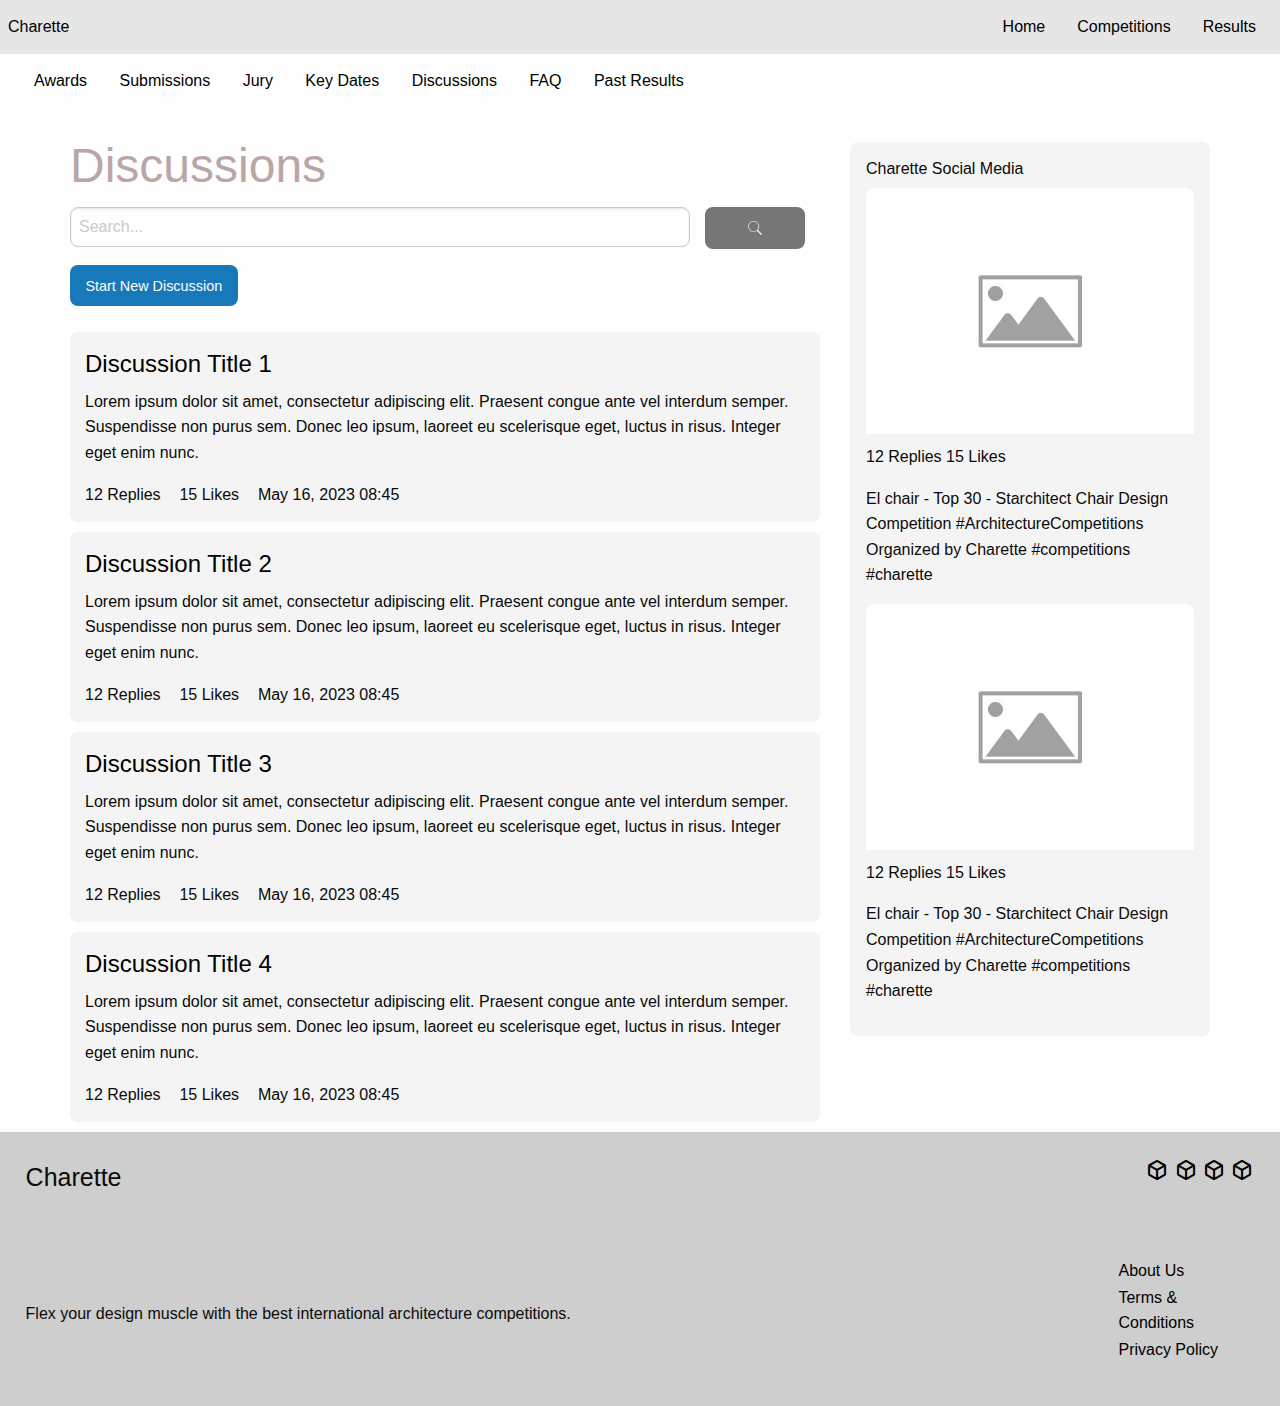
==== discussion-homepage.html @ 3f374b75 "initial commit" ====
<!DOCTYPE html>
<html>

<head>
    <title>15 Minute City Urban Design Competition</title>
    <meta charset="utf-8">
    <meta http-equiv="x-ua-compatible" content="ie=edge">
    <meta name="viewport" content="width=device-width, initial-scale=1.0">
    <link rel="stylesheet" href="css/foundation.css">
    <link rel="stylesheet" href="css/app.css">
    <link rel="stylesheet"
        href="https://fonts.googleapis.com/css2?family=Material+Symbols+Outlined:opsz,wght,FILL,GRAD@20..48,100..700,0..1,-50..200" />
    <title>Discussions Homepage</title>
</head>

<body>
    <header>

        <!--Main website links-->
        <nav>
            <!--Hamburger menu in small screen-->
            <div class="title-bar" data-responsive-toggle="navbar" data-hide-for="medium">
                <div class="title-bar-title">Menu</div>
                <button class="menu-icon" type="button" data-toggle="navbar"></button>
            </div>


            <!--Links need to be added-->
            <div class="top-bar" id="navbar">
                <div class="top-bar-left">
                    <a href="index.html">Charette</a>
                </div>
                <div class="top-bar-right">
                    <ul class="dropdown menu align-right" data-dropdown-menu>
                        <li><a href="#">Home</a></li>
                        <li><a href="#">Competitions</a></li>
                        <li><a href="#">Results</a></li>
                    </ul>
                </div>
            </div>
        </nav>

        <!--Competition Specific Links-->
        <nav class="scrollmenu">
            <ul>
                <li><a href="#">Awards</a></li>
                <li><a href="#">Submissions</a></li>
                <li><a href="#">Jury</a></li>
                <li><a href="#">Key Dates</a></li>
                <li><a href="discussion-homepage.html">Discussions</a></li>
                <li><a href="faqs.html">FAQ</a></li>
                <li><a href="#">Past Results</a></li>
            </ul>
        </nav>

    </header>

    <div class="grid-container grid-x grid-padding-x">
        <main class="cell large-8 medium-12 small-12">
            <h1>Discussions</h1>

            <section class="cell large-8 medium-12 small-12">


                <!--This part contains the search section on discussions page-->
                <!--This part contains the form which will be connected to the database -->
                <form class="grid-x grid-margin-x" action="/search" method="get">
                    <input class="searchbar cell large-10 medium-10 small-10" type="text" name="query"
                        placeholder="Search...">
                    <button class="button secondary large-2 medium-2 small-2">
                        <img src="img/icons8-search.svg" width="16px" height="16px">
                    </button>
                </form>

                <!--This part takes the user to create a new discussion post page-->
                <div class="cell large-8">
                    <a href="create-post.html" class="button">Start New Discussion</a>
                </div>

            </section>


            <!--This part shows a preview of the existing discussions-->
            <section>
                <article class="cell large-8 medium-12 small-12">
                    <h2><a href="thread.html">Discussion Title 1</a></h2>
                    <p>Lorem ipsum dolor sit amet, consectetur adipiscing elit. Praesent congue ante vel interdum
                        semper.
                        Suspendisse non purus sem. Donec leo ipsum, laoreet eu scelerisque eget, luctus in risus.
                        Integer
                        eget enim nunc.
                    </p>
                    <section class="card-info">
                        <p>12 Replies</p>
                        <p>15 Likes</p>
                        <time datetime="2023-05-16 08:45">May 16, 2023 08:45</time>
                    </section>
                </article>

                <article>
                    <h2><a href="thread.html">Discussion Title 2</a></h2>
                    <p>Lorem ipsum dolor sit amet, consectetur adipiscing elit. Praesent congue ante vel interdum
                        semper.
                        Suspendisse non purus sem. Donec leo ipsum, laoreet eu scelerisque eget, luctus in risus.
                        Integer
                        eget enim nunc.
                    </p>
                    <section class="card-info">
                        <p>12 Replies</p>
                        <p>15 Likes</p>
                        <time datetime="2023-05-16 08:45">May 16, 2023 08:45</time>
                    </section>
                </article>

                <article>
                    <h2><a href="thread.html">Discussion Title 3</a></h2>
                    <p>Lorem ipsum dolor sit amet, consectetur adipiscing elit. Praesent congue ante vel interdum
                        semper.
                        Suspendisse non purus sem. Donec leo ipsum, laoreet eu scelerisque eget, luctus in risus.
                        Integer
                        eget enim nunc.
                    </p>
                    <section class="card-info">
                        <p>12 Replies</p>
                        <p>15 Likes</p>
                        <time datetime="2023-05-16 08:45">May 16, 2023 08:45</time>
                    </section>
                </article>

                <article>
                    <h2><a href="thread.html">Discussion Title 4</a></h2>
                    <p>Lorem ipsum dolor sit amet, consectetur adipiscing elit. Praesent congue ante vel interdum
                        semper.
                        Suspendisse non purus sem. Donec leo ipsum, laoreet eu scelerisque eget, luctus in risus.
                        Integer
                        eget enim nunc.
                    </p>
                    <section class="card-info">
                        <p>12 Replies</p>
                        <p>15 Likes</p>
                        <time datetime="2023-05-16 08:45">May 16, 2023 08:45</time>
                    </section>
                </article>

            </section>
        </main>

        <aside class="aside cell large-4">
            <article>
                <h5>Charette Social Media</h5>
                <!-- Social media posts go here -->
                <section class="post">
                    <img src="img/placeholder-image.jpg" alt="Post 1">
                    <p>12 Replies 15 Likes</p>
                    <p>El chair - Top 30 - Starchitect Chair Design Competition
                        #ArchitectureCompetitions Organized by Charette
                        #competitions #charette
                    </p>

                </section>

                <section class="post">
                    <img src="img/placeholder-image.jpg" alt="Post 2">
                    <p>12 Replies 15 Likes</p>
                    <p>El chair - Top 30 - Starchitect Chair Design Competition
                        #ArchitectureCompetitions Organized by Charette
                        #competitions #charette
                    </p>


                </section>

            </article>
        </aside>
    </div>

    <!--Start of Footer-->
    <div class="grid-container grid-x footer grid-margin-x"></div>
    <footer>
        <section class="cell footer1 small-12 medium-12 large-12 ">

            <h4>Charette</h4>

            <ul>
                <li><a href="#"></a><span class="material-symbols-outlined">deployed_code</span></li>
                <li><a href="#"></a><span class="material-symbols-outlined">deployed_code</span></li>
                <li><a href="#"></a><span class="material-symbols-outlined">deployed_code</span></li>
                <li><a href="#"></a><span class="material-symbols-outlined">deployed_code</span></li>
            </ul>
        </section>

        <section class="cell footer2 small-12 medium-12 large-12 ">

            <h5>Flex your design muscle with the best international architecture competitions.</h5>
            <ul>
                <li><a href="#">About Us</a></li>
                <li><a href="#">Terms & Conditions</a> </li>
                <li><a href="#">Privacy Policy</a></li>
            </ul>
        </section>


    </footer>
    </div>
    <!-- End of Footer-->

    <!--Javascript links to zurb foundation files-->
    <script src="js/vendor/jquery.js"></script>
    <script src="js/vendor/what-input.js"></script>
    <script src="js/vendor/foundation.js"></script>
    <script src="js/app.js"></script>

</body>

</html>
---- css/app.css ----
* {
    padding: 0;
    margin: 0;
}

/*Competiton Specific Navbar */

nav.scrollmenu {
    overflow: auto;
    white-space: nowrap;
}

nav.scrollmenu li {
    display: inline;
}

nav.scrollmenu a {
    display: inline-block;
    overflow: auto;
    color: black;
    text-align: center;
    padding: 14px;
    text-decoration: none;
}

nav.scrollmenu::-webkit-scrollbar {
    display: none;
}

nav.scrollmenu {
    -ms-overflow-style: none;
    scrollbar-width: none;
}

/*General tags */

main h1 {
    color: rgb(185, 167, 167);

}

.input-text {
    border-radius: 18px;
}

.butt-main {
    color: white;
    background-color: grey;
}

.butt-second {
    color: black;
    background-color: white;
}

.butt {
    padding: 20px;
    margin: 0% 5% 0% 5%;
    width: 200px;
    height: 60px;
    left: 280px;
    top: 889px;
    border-radius: 30px;
}

input.butt {
    margin: 2% 2%;
    max-height: 60px;
    min-height: 60px;
    padding: 0;
}

/*Login Page AS*/

.float-center {
    text-align: center;
}

section.reg-cta {
    margin: 35px 0px 50px 0;
    padding: 1%;
}

#login-title {
    text-align: center;
}

/*Publish Post Form AS*/

form>textarea {
    border-radius: 18px;
}

div.form-buttons {
    text-align: center;

}

/* Search bar tools */
.search-section {
    margin: 1%;
}

article {
    background-color: #F4F4F4;
    margin: 10px 0;
    padding: 2%;
    border-radius: 8px;
}

.search-bar-tools {
    /* background-color: antiquewhite;
    border: 2px solid red; */
    display: flex;
    justify-content: space-between;
}

.search-icon {
    display: flex;
    align-items: center;
}

/* Preview cards */
.preview-card {
    max-width: 100%;
    white-space: nowrap;
    overflow: hidden;
}

.preview-card p {
    margin-right: 2%;
}

.card-info p {
    display: inline;
    margin: 1% 2% 1% 0%;

}

a {
    text-decoration: none;
    color: black;
}

/* Search-Bar_GC */
.searchbar {
    border-radius: 8px;
    height: 40px;
}

/* Button_GC */
.button {
    border-radius: 8px;
    height: auto;
    width: auto;
}

/* Aside Social_GC */
aside article {
    padding: 16px;
}

/* h3_GC */
h2 {
    font-size: x-large;
    font-weight: 500;
}

/* h3_GC */
h3 {
    font-size: x-large;
    font-weight: 300;
}

/* h5_GC */
h5 {
    font-size: medium;
    font-weight: 200;
}

/* img_GC */
aside img {
    padding-bottom: 10px;
    border-radius: 8px;
}

/* Thread code prasanna */

.btn {
    background-color: DodgerBlue;
    border: none;
    color: white;
    padding: 12px 16px;
    font-size: 16px;
    cursor: pointer;
}

.indent {
    margin-left: 3.5%;
    /* Adjust the value as needed */
    margin-right: 0%;
    min-width: 95%;
}

.reply-card {
    max-width: 100%;
    overflow: hidden;

}


.button-container {
    display: flex;
}

.like-button,
.reply-button {
    display: flex;
    align-items: center;
    padding: 0.5rem;
    background-color: transparent;
    border: none;
    cursor: pointer;
    transition: color 0.3s ease;
}

.like-button:hover .material-symbols-outlined,
.reply-button:hover .material-symbols-outlined {
    color: blue;
}

.like-button span,
.reply-button span {
    color: black;
}

.material-symbols-outlined {
    font-size: 1.5rem;
    color: black;
}

.disclosure-button {
    display: block;
    margin: 1rem auto;
    padding: 0.5rem 1rem;
    border: 1px solid #ccc;
    border-radius: 4px;
    background-color: #f9f9f9;
    color: #333;
    font-size: 14px;
    cursor: pointer;
}

.disclosure-button:hover {
    background-color: #ebebeb;
}

/* Footer styling starts here */
.footer1 {
    background-color: #CECECE;
    display: flex;
    justify-content: space-between;
    flex-wrap: wrap;
    align-items: center;
    padding: 2%;

}

.footer1 li {
    display: inline;
    justify-content: space-between;

}

.footer2 {
    background-color: #CECECE;
    display: flex;
    justify-content: space-between;
    flex-wrap: nowrap;
    align-items: center;
    padding: 2%;
}

.footer2 h3 {
    max-width: 40%;
    font-size: large;
}

.footer2 li {
    display: block;
    margin: 1% 2%;


}

@media (max-width: 600px) {

    #char-home {
        display: none;
    }

    .aside {
        display: none;
    }

    div.form-buttons {
        display: flex;
        flex-direction: column-reverse;
        flex-wrap: wrap;
    }

    div.form-buttons>.butt {
        width: 100%;
        flex-basis: 100%;
    }

    input.butt {
        margin: 1%;
        max-height: 40px;
        min-height: 40px;
        padding: 0;
    }


}

@media (min-width: 600px) and (max-width: 1020px) {

    #char-home-a {
        display: none;
    }

    .aside {
        display: none;
    }

    input.butt {
        margin: 2% 2%;
        max-height: 40px;
        min-height: 40px;
        padding: 0;
    }

}

@media (min-width: 1000px) {

    div.form-buttons {
        text-align: left;
    }


}
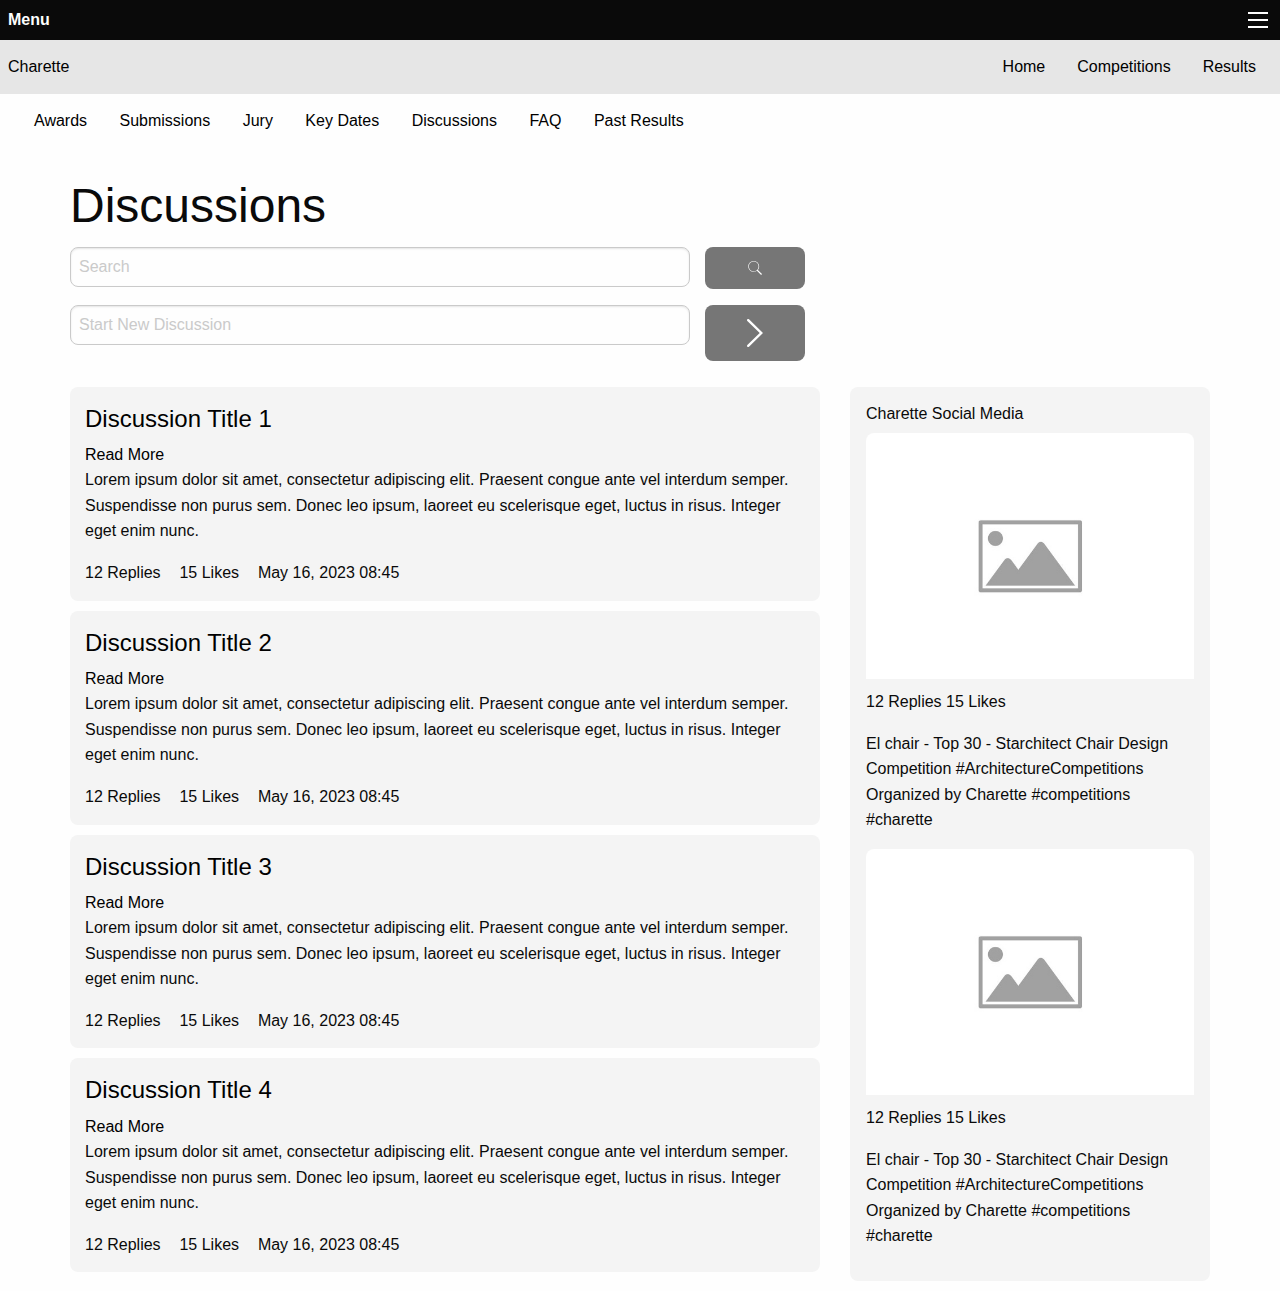
==== commit cd772943: "Initial commit" ====
--- a/discussion-homepage.html
+++ b/discussion-homepage.html
@@ -10,6 +10,7 @@
     <link rel="stylesheet" href="css/app.css">
     <link rel="stylesheet"
         href="https://fonts.googleapis.com/css2?family=Material+Symbols+Outlined:opsz,wght,FILL,GRAD@20..48,100..700,0..1,-50..200" />
+    <link rel="stylesheet" href="discussionHomepage.css" />
     <title>Discussions Homepage</title>
 </head>
 
@@ -47,98 +48,133 @@
                 <li><a href="#">Submissions</a></li>
                 <li><a href="#">Jury</a></li>
                 <li><a href="#">Key Dates</a></li>
-                <li><a href="discussion-homepage.html">Discussions</a></li>
-                <li><a href="faqs.html">FAQ</a></li>
+                <li><a href="discussionHomepage.html">Discussions</a></li>
+                <li><a href="Discussions+FAQ.html">FAQ</a></li>
                 <li><a href="#">Past Results</a></li>
             </ul>
         </nav>
 
-    </header>
-
-    <div class="grid-container grid-x grid-padding-x">
-        <main class="cell large-8 medium-12 small-12">
-            <h1>Discussions</h1>
-
+        <div class="grid-container grid-x grid-padding-x">
             <section class="cell large-8 medium-12 small-12">
-
+                <h1>Discussions</h1>
 
                 <!--This part contains the search section on discussions page-->
                 <!--This part contains the form which will be connected to the database -->
                 <form class="grid-x grid-margin-x" action="/search" method="get">
                     <input class="searchbar cell large-10 medium-10 small-10" type="text" name="query"
-                        placeholder="Search...">
+                        placeholder="Search">
                     <button class="button secondary large-2 medium-2 small-2">
                         <img src="img/icons8-search.svg" width="16px" height="16px">
                     </button>
                 </form>
 
                 <!--This part takes the user to create a new discussion post page-->
-                <div class="cell large-8">
-                    <a href="create-post.html" class="button">Start New Discussion</a>
-                </div>
+                <form class="grid-x grid-margin-x" action="/search" method="get">
+                    <input class="searchbar cell large-10 medium-10 small-10" type="text" name="query"
+                        placeholder="Start New Discussion">
+                    <button class="button secondary large-2 medium-2 small-2">
+                        <a href="StartNewDiscussion.html"><img src="img/horizontal disclosure button-01.svg"
+                                width="16px" height="16px"></a>
+                    </button>
+                </form>
 
             </section>
+        </div>
+
+    </header>
+
+
+    <div class="grid-container grid-x grid-padding-x">
+        <main class="cell large-8 medium-12 small-12">
 
 
             <!--This part shows a preview of the existing discussions-->
             <section>
                 <article class="cell large-8 medium-12 small-12">
-                    <h2><a href="thread.html">Discussion Title 1</a></h2>
-                    <p>Lorem ipsum dolor sit amet, consectetur adipiscing elit. Praesent congue ante vel interdum
-                        semper.
-                        Suspendisse non purus sem. Donec leo ipsum, laoreet eu scelerisque eget, luctus in risus.
-                        Integer
-                        eget enim nunc.
-                    </p>
-                    <section class="card-info">
-                        <p>12 Replies</p>
-                        <p>15 Likes</p>
-                        <time datetime="2023-05-16 08:45">May 16, 2023 08:45</time>
+                    <h3><a href="Thread.html">Discussion Title 1</a></h3>
+                    <button id="btnTopic1" class="toggle" onclick="revealTopic('btnTopic1', 'txtTopic1');">Read
+                        More
+                    </button>
+                    <section id="txtTopic1" class="content">
+                        <p class="readmore">Lorem ipsum dolor sit amet, consectetur adipiscing elit. Praesent congue
+                            ante
+                            vel interdum
+                            semper.
+                            Suspendisse non purus sem. Donec leo ipsum, laoreet eu scelerisque eget, luctus in risus.
+                            Integer
+                            eget enim nunc.
+                        </p>
+                        <section class="card-info">
+                            <p>12 Replies</p>
+                            <p>15 Likes</p>
+                            <time datetime="2023-05-16 08:45">May 16, 2023 08:45</time>
+                        </section>
                     </section>
                 </article>
 
                 <article>
-                    <h2><a href="thread.html">Discussion Title 2</a></h2>
-                    <p>Lorem ipsum dolor sit amet, consectetur adipiscing elit. Praesent congue ante vel interdum
-                        semper.
-                        Suspendisse non purus sem. Donec leo ipsum, laoreet eu scelerisque eget, luctus in risus.
-                        Integer
-                        eget enim nunc.
-                    </p>
-                    <section class="card-info">
-                        <p>12 Replies</p>
-                        <p>15 Likes</p>
-                        <time datetime="2023-05-16 08:45">May 16, 2023 08:45</time>
+                    <h3><a href="Thread.html">Discussion Title 2</a></h3>
+                    <button id="btnTopic2" class="toggle" onclick="revealTopic('btnTopic2', 'txtTopic2');">Read
+                        More
+                    </button>
+                    <section id="txtTopic2" class="content">
+                        <p class="readmore">Lorem ipsum dolor sit amet, consectetur adipiscing elit. Praesent congue
+                            ante
+                            vel interdum
+                            semper.
+                            Suspendisse non purus sem. Donec leo ipsum, laoreet eu scelerisque eget, luctus in risus.
+                            Integer
+                            eget enim nunc.
+                        </p>
+                        <section class="card-info">
+                            <p>12 Replies</p>
+                            <p>15 Likes</p>
+                            <time datetime="2023-05-16 08:45">May 16, 2023 08:45</time>
+                        </section>
                     </section>
                 </article>
 
                 <article>
-                    <h2><a href="thread.html">Discussion Title 3</a></h2>
-                    <p>Lorem ipsum dolor sit amet, consectetur adipiscing elit. Praesent congue ante vel interdum
-                        semper.
-                        Suspendisse non purus sem. Donec leo ipsum, laoreet eu scelerisque eget, luctus in risus.
-                        Integer
-                        eget enim nunc.
-                    </p>
-                    <section class="card-info">
-                        <p>12 Replies</p>
-                        <p>15 Likes</p>
-                        <time datetime="2023-05-16 08:45">May 16, 2023 08:45</time>
+                    <h3><a href="Thread.html">Discussion Title 3</a></h3>
+                    <button id="btnTopic3" class="toggle" onclick="revealTopic('btnTopic3', 'txtTopic3');">Read
+                        More
+                    </button>
+                    <section id="txtTopic3" class="content">
+                        <p class="readmore">Lorem ipsum dolor sit amet, consectetur adipiscing elit. Praesent congue
+                            ante
+                            vel interdum
+                            semper.
+                            Suspendisse non purus sem. Donec leo ipsum, laoreet eu scelerisque eget, luctus in risus.
+                            Integer
+                            eget enim nunc.
+                        </p>
+                        <section class="card-info">
+                            <p>12 Replies</p>
+                            <p>15 Likes</p>
+                            <time datetime="2023-05-16 08:45">May 16, 2023 08:45</time>
+                        </section>
                     </section>
                 </article>
 
                 <article>
-                    <h2><a href="thread.html">Discussion Title 4</a></h2>
-                    <p>Lorem ipsum dolor sit amet, consectetur adipiscing elit. Praesent congue ante vel interdum
-                        semper.
-                        Suspendisse non purus sem. Donec leo ipsum, laoreet eu scelerisque eget, luctus in risus.
-                        Integer
-                        eget enim nunc.
-                    </p>
-                    <section class="card-info">
-                        <p>12 Replies</p>
-                        <p>15 Likes</p>
-                        <time datetime="2023-05-16 08:45">May 16, 2023 08:45</time>
+                    <h3><a href="Thread.html">Discussion Title 4</a></h3>
+                    <button id="btnTopic4" class="toggle" onclick="revealTopic('btnTopic4', 'txtTopic4');">Read
+                        More
+                    </button>
+                    <section id="txtTopic4" class="content">
+                        <p class="readmore">Lorem ipsum dolor sit amet, consectetur adipiscing elit. Praesent congue
+                            ante
+                            vel interdum
+                            semper.
+                            Suspendisse non purus sem. Donec leo ipsum, laoreet eu scelerisque eget, luctus in risus.
+                            Integer
+                            eget enim nunc.
+                        </p>
+                        <section class="card-info">
+                            <p>12 Replies</p>
+                            <p>15 Likes</p>
+                            <time datetime="2023-05-16 08:45">May 16, 2023 08:45</time>
+                        </section>
                     </section>
                 </article>
 
@@ -174,36 +210,6 @@
         </aside>
     </div>
 
-    <!--Start of Footer-->
-    <div class="grid-container grid-x footer grid-margin-x"></div>
-    <footer>
-        <section class="cell footer1 small-12 medium-12 large-12 ">
-
-            <h4>Charette</h4>
-
-            <ul>
-                <li><a href="#"></a><span class="material-symbols-outlined">deployed_code</span></li>
-                <li><a href="#"></a><span class="material-symbols-outlined">deployed_code</span></li>
-                <li><a href="#"></a><span class="material-symbols-outlined">deployed_code</span></li>
-                <li><a href="#"></a><span class="material-symbols-outlined">deployed_code</span></li>
-            </ul>
-        </section>
-
-        <section class="cell footer2 small-12 medium-12 large-12 ">
-
-            <h5>Flex your design muscle with the best international architecture competitions.</h5>
-            <ul>
-                <li><a href="#">About Us</a></li>
-                <li><a href="#">Terms & Conditions</a> </li>
-                <li><a href="#">Privacy Policy</a></li>
-            </ul>
-        </section>
-
-
-    </footer>
-    </div>
-    <!-- End of Footer-->
-
     <!--Javascript links to zurb foundation files-->
     <script src="js/vendor/jquery.js"></script>
     <script src="js/vendor/what-input.js"></script>
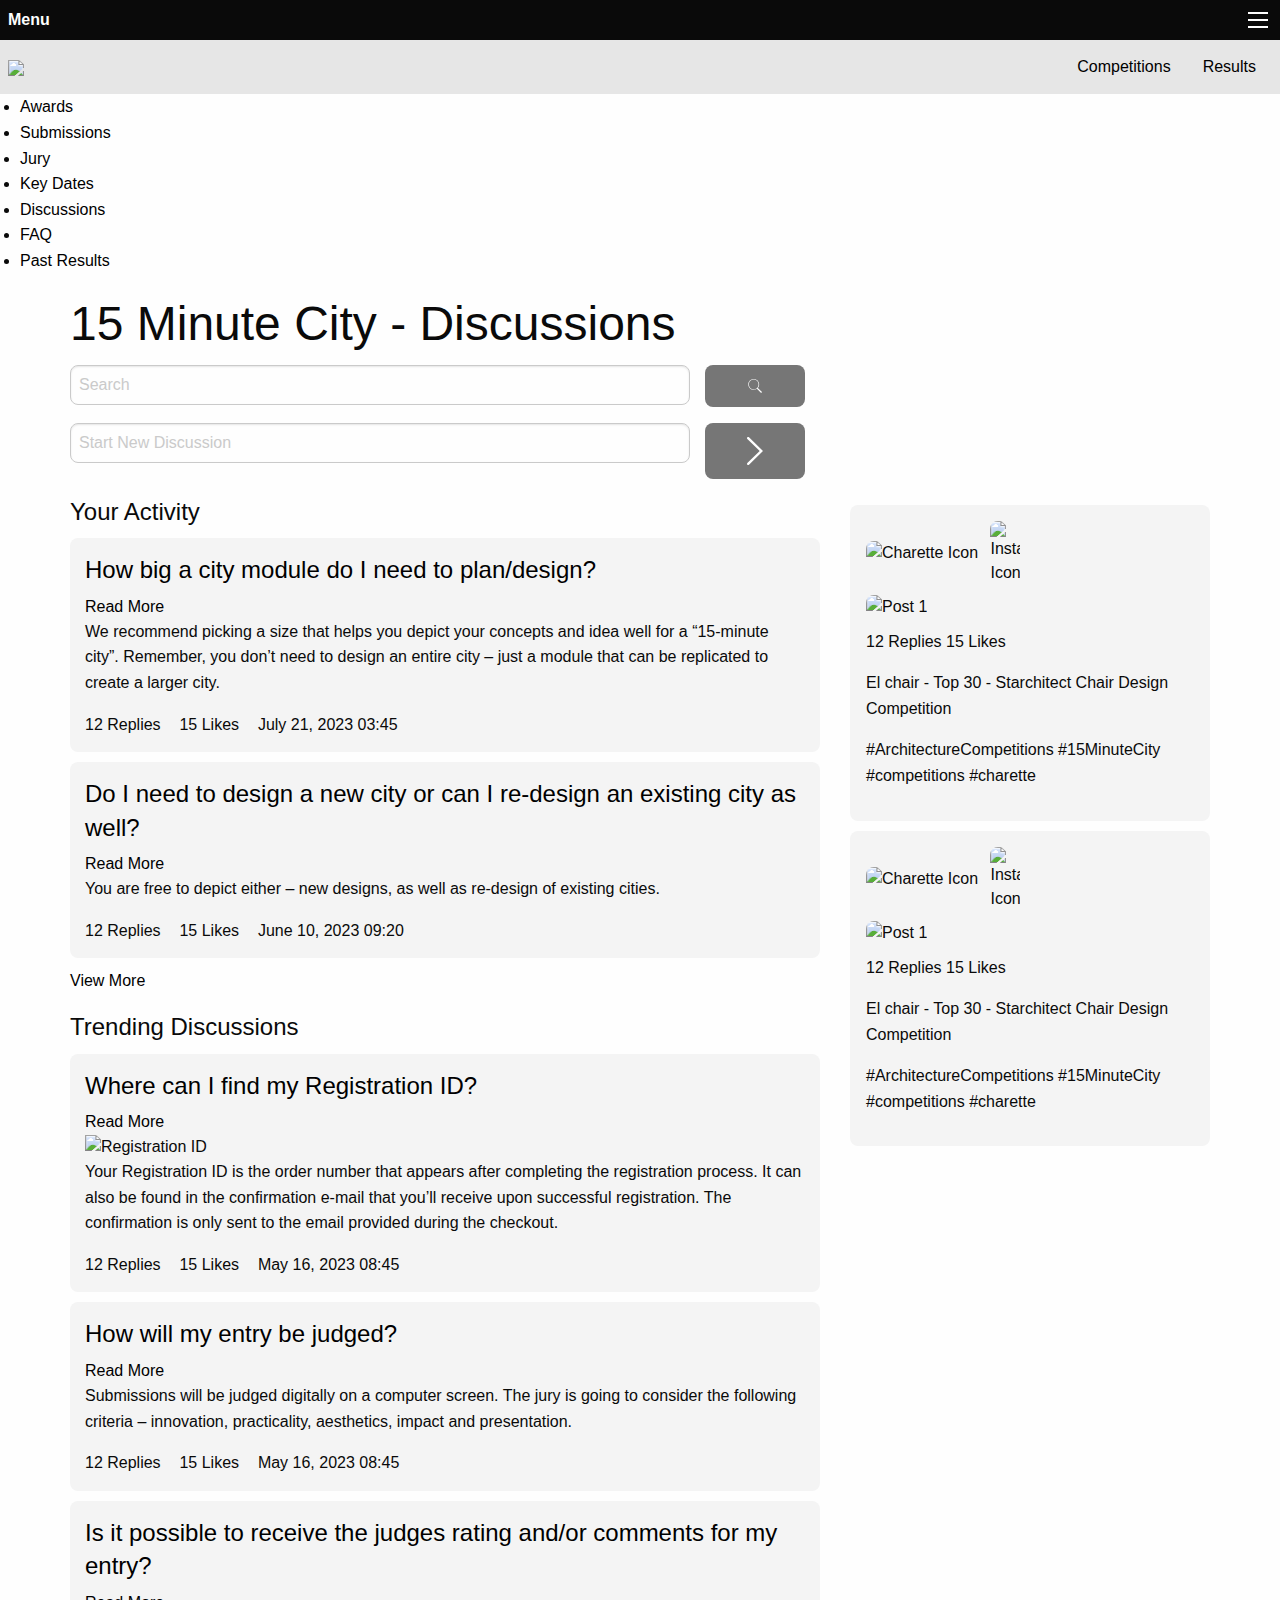
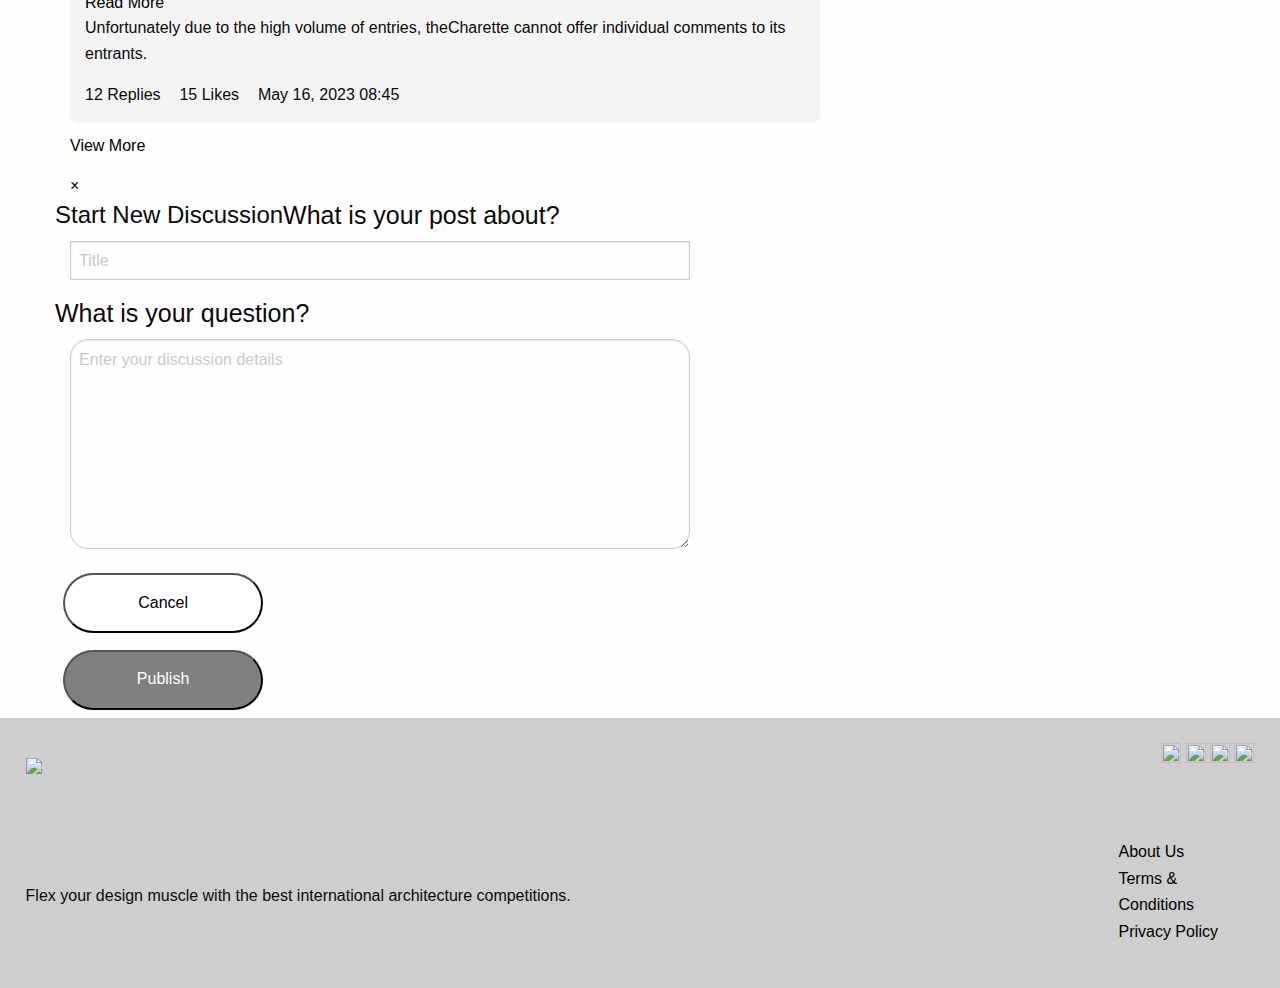
==== commit a689b8d8: "Add files via upload" ====
--- a/discussion-homepage.html
+++ b/discussion-homepage.html
@@ -1,221 +1,286 @@
-<!DOCTYPE html>
-<html>
-
-<head>
-    <title>15 Minute City Urban Design Competition</title>
-    <meta charset="utf-8">
-    <meta http-equiv="x-ua-compatible" content="ie=edge">
-    <meta name="viewport" content="width=device-width, initial-scale=1.0">
-    <link rel="stylesheet" href="css/foundation.css">
-    <link rel="stylesheet" href="css/app.css">
-    <link rel="stylesheet"
-        href="https://fonts.googleapis.com/css2?family=Material+Symbols+Outlined:opsz,wght,FILL,GRAD@20..48,100..700,0..1,-50..200" />
-    <link rel="stylesheet" href="discussionHomepage.css" />
-    <title>Discussions Homepage</title>
-</head>
-
-<body>
-    <header>
-
-        <!--Main website links-->
-        <nav>
-            <!--Hamburger menu in small screen-->
-            <div class="title-bar" data-responsive-toggle="navbar" data-hide-for="medium">
-                <div class="title-bar-title">Menu</div>
-                <button class="menu-icon" type="button" data-toggle="navbar"></button>
-            </div>
-
-
-            <!--Links need to be added-->
-            <div class="top-bar" id="navbar">
-                <div class="top-bar-left">
-                    <a href="index.html">Charette</a>
-                </div>
-                <div class="top-bar-right">
-                    <ul class="dropdown menu align-right" data-dropdown-menu>
-                        <li><a href="#">Home</a></li>
-                        <li><a href="#">Competitions</a></li>
-                        <li><a href="#">Results</a></li>
-                    </ul>
-                </div>
-            </div>
-        </nav>
-
-        <!--Competition Specific Links-->
-        <nav class="scrollmenu">
-            <ul>
-                <li><a href="#">Awards</a></li>
-                <li><a href="#">Submissions</a></li>
-                <li><a href="#">Jury</a></li>
-                <li><a href="#">Key Dates</a></li>
-                <li><a href="discussionHomepage.html">Discussions</a></li>
-                <li><a href="Discussions+FAQ.html">FAQ</a></li>
-                <li><a href="#">Past Results</a></li>
-            </ul>
-        </nav>
-
-        <div class="grid-container grid-x grid-padding-x">
-            <section class="cell large-8 medium-12 small-12">
-                <h1>Discussions</h1>
-
-                <!--This part contains the search section on discussions page-->
-                <!--This part contains the form which will be connected to the database -->
-                <form class="grid-x grid-margin-x" action="/search" method="get">
-                    <input class="searchbar cell large-10 medium-10 small-10" type="text" name="query"
-                        placeholder="Search">
-                    <button class="button secondary large-2 medium-2 small-2">
-                        <img src="img/icons8-search.svg" width="16px" height="16px">
-                    </button>
-                </form>
-
-                <!--This part takes the user to create a new discussion post page-->
-                <form class="grid-x grid-margin-x" action="/search" method="get">
-                    <input class="searchbar cell large-10 medium-10 small-10" type="text" name="query"
-                        placeholder="Start New Discussion">
-                    <button class="button secondary large-2 medium-2 small-2">
-                        <a href="StartNewDiscussion.html"><img src="img/horizontal disclosure button-01.svg"
-                                width="16px" height="16px"></a>
-                    </button>
-                </form>
-
-            </section>
-        </div>
-
-    </header>
-
-
-    <div class="grid-container grid-x grid-padding-x">
-        <main class="cell large-8 medium-12 small-12">
-
-
-            <!--This part shows a preview of the existing discussions-->
-            <section>
-                <article class="cell large-8 medium-12 small-12">
-                    <h3><a href="Thread.html">Discussion Title 1</a></h3>
-                    <button id="btnTopic1" class="toggle" onclick="revealTopic('btnTopic1', 'txtTopic1');">Read
-                        More
-                    </button>
-                    <section id="txtTopic1" class="content">
-                        <p class="readmore">Lorem ipsum dolor sit amet, consectetur adipiscing elit. Praesent congue
-                            ante
-                            vel interdum
-                            semper.
-                            Suspendisse non purus sem. Donec leo ipsum, laoreet eu scelerisque eget, luctus in risus.
-                            Integer
-                            eget enim nunc.
-                        </p>
-                        <section class="card-info">
-                            <p>12 Replies</p>
-                            <p>15 Likes</p>
-                            <time datetime="2023-05-16 08:45">May 16, 2023 08:45</time>
-                        </section>
-                    </section>
-                </article>
-
-                <article>
-                    <h3><a href="Thread.html">Discussion Title 2</a></h3>
-                    <button id="btnTopic2" class="toggle" onclick="revealTopic('btnTopic2', 'txtTopic2');">Read
-                        More
-                    </button>
-                    <section id="txtTopic2" class="content">
-                        <p class="readmore">Lorem ipsum dolor sit amet, consectetur adipiscing elit. Praesent congue
-                            ante
-                            vel interdum
-                            semper.
-                            Suspendisse non purus sem. Donec leo ipsum, laoreet eu scelerisque eget, luctus in risus.
-                            Integer
-                            eget enim nunc.
-                        </p>
-                        <section class="card-info">
-                            <p>12 Replies</p>
-                            <p>15 Likes</p>
-                            <time datetime="2023-05-16 08:45">May 16, 2023 08:45</time>
-                        </section>
-                    </section>
-                </article>
-
-                <article>
-                    <h3><a href="Thread.html">Discussion Title 3</a></h3>
-                    <button id="btnTopic3" class="toggle" onclick="revealTopic('btnTopic3', 'txtTopic3');">Read
-                        More
-                    </button>
-                    <section id="txtTopic3" class="content">
-                        <p class="readmore">Lorem ipsum dolor sit amet, consectetur adipiscing elit. Praesent congue
-                            ante
-                            vel interdum
-                            semper.
-                            Suspendisse non purus sem. Donec leo ipsum, laoreet eu scelerisque eget, luctus in risus.
-                            Integer
-                            eget enim nunc.
-                        </p>
-                        <section class="card-info">
-                            <p>12 Replies</p>
-                            <p>15 Likes</p>
-                            <time datetime="2023-05-16 08:45">May 16, 2023 08:45</time>
-                        </section>
-                    </section>
-                </article>
-
-                <article>
-                    <h3><a href="Thread.html">Discussion Title 4</a></h3>
-                    <button id="btnTopic4" class="toggle" onclick="revealTopic('btnTopic4', 'txtTopic4');">Read
-                        More
-                    </button>
-                    <section id="txtTopic4" class="content">
-                        <p class="readmore">Lorem ipsum dolor sit amet, consectetur adipiscing elit. Praesent congue
-                            ante
-                            vel interdum
-                            semper.
-                            Suspendisse non purus sem. Donec leo ipsum, laoreet eu scelerisque eget, luctus in risus.
-                            Integer
-                            eget enim nunc.
-                        </p>
-                        <section class="card-info">
-                            <p>12 Replies</p>
-                            <p>15 Likes</p>
-                            <time datetime="2023-05-16 08:45">May 16, 2023 08:45</time>
-                        </section>
-                    </section>
-                </article>
-
-            </section>
-        </main>
-
-        <aside class="aside cell large-4">
-            <article>
-                <h5>Charette Social Media</h5>
-                <!-- Social media posts go here -->
-                <section class="post">
-                    <img src="img/placeholder-image.jpg" alt="Post 1">
-                    <p>12 Replies 15 Likes</p>
-                    <p>El chair - Top 30 - Starchitect Chair Design Competition
-                        #ArchitectureCompetitions Organized by Charette
-                        #competitions #charette
-                    </p>
-
-                </section>
-
-                <section class="post">
-                    <img src="img/placeholder-image.jpg" alt="Post 2">
-                    <p>12 Replies 15 Likes</p>
-                    <p>El chair - Top 30 - Starchitect Chair Design Competition
-                        #ArchitectureCompetitions Organized by Charette
-                        #competitions #charette
-                    </p>
-
-
-                </section>
-
-            </article>
-        </aside>
-    </div>
-
-    <!--Javascript links to zurb foundation files-->
-    <script src="js/vendor/jquery.js"></script>
-    <script src="js/vendor/what-input.js"></script>
-    <script src="js/vendor/foundation.js"></script>
-    <script src="js/app.js"></script>
-
-</body>
-
+<!DOCTYPE html>
+<html>
+
+<head>
+    <title>15 Minute City Urban Design Competition</title>
+    <meta charset="utf-8">
+    <meta http-equiv="x-ua-compatible" content="ie=edge">
+    <meta name="viewport" content="width=device-width, initial-scale=1.0">
+    <link rel="stylesheet" href="css/foundation.css">
+    <link rel="stylesheet" href="css/app.css">
+    <link rel="stylesheet"
+        href="https://fonts.googleapis.com/css2?family=Material+Symbols+Outlined:opsz,wght,FILL,GRAD@20..48,100..700,0..1,-50..200" />
+    <link rel="stylesheet" href="discussionHomepage.css" />
+    <link rel="preconnect" href="https://fonts.googleapis.com">
+    <link rel="preconnect" href="https://fonts.gstatic.com" crossorigin>
+    <link href="https://fonts.googleapis.com/css2?family=Poppins:wght@400;500;600;700&display=swap" rel="stylesheet">
+    <title>Discussions Homepage</title>
+</head>
+
+<body>
+    <header>
+
+        <!--Main website links-->
+        <nav>
+            <!--Hamburger menu in small screen-->
+            <div class="title-bar" data-responsive-toggle="navbar" data-hide-for="medium">
+                <div class="title-bar-title">Menu</div>
+                <button class="menu-icon" type="button" data-toggle="navbar"></button>
+            </div>
+
+
+            <!--Links need to be added-->
+            <div class="top-bar" id="navbar">
+                <div class="top-bar-left">
+                    <a href="index.html"><img src="img/Charette Logo.svg" width="120px"></a>
+                </div>
+                <div class="top-bar-right">
+                    <ul class="dropdown menu align-right" data-dropdown-menu>
+                        <li><a href="#">Competitions</a></li>
+                        <li><a href="#">Results</a></li>
+                    </ul>
+                </div>
+            </div>
+            <!--Competition Specific Links-->
+            <div class="scrollmenu">
+                <ul>
+                    <li><a href="#">Awards</a></li>
+                    <li><a href="#">Submissions</a></li>
+                    <li><a href="#">Jury</a></li>
+                    <li><a href="#">Key Dates</a></li>
+                    <li><a href="discussion-homepage.html">Discussions</a></li>
+                    <li><a href="faqs.html">FAQ</a></li>
+                    <li><a href="#">Past Results</a></li>
+                </ul>
+            </div>
+        </nav>
+
+        <div class="grid-container grid-x grid-padding-x">
+            <section class="cell large-8 medium-12 small-12">
+                <h1>15 Minute City - Discussions</h1>
+
+                <!--This part contains the search section on discussions page-->
+                <!--This part contains the form which will be connected to the database -->
+                <form class="grid-x grid-margin-x" action="/search" method="get">
+                    <input class="searchbar cell large-10 medium-10 small-10" type="text" name="query"
+                        placeholder="Search">
+                    <button class="button secondary large-2 medium-2 small-2" onclick="openModal()">
+                        <img src="img/icons8-search.svg" width="16px" height="16px">
+                    </button>
+                </form>
+
+                <!--This part takes the user to create a new discussion post page-->
+                <form class="grid-x grid-margin-x" action="/search" method="get">
+                    <input class="searchbar cell large-10 medium-10 small-10" type="text" name="query"
+                        placeholder="Start New Discussion">
+                    <button class="button secondary large-2 medium-2 small-2">
+                        <a href="StartNewDiscussion.html"><img src="img/horizontal disclosure button-01.svg"
+                                width="16px" height="16px"></a>
+                    </button>
+                </form>
+
+            </section>
+        </div>
+
+    </header>
+
+
+    <div class="grid-container grid-x grid-padding-x">
+        <main class="cell large-8 medium-12 small-12">
+
+            <!--This part shows a preview of the existing discussions-->
+            <section>
+                <div>
+                    <h2>Your Activity</h2>
+                    <article class="cell large-8 medium-12 small-12">
+                        <h2><a href="thread.html">How big a city module do I need to plan/design?</a></h2>
+                        <button id="btnTopic1" class="toggle" onclick="revealTopic('btnTopic1', 'txtTopic1');">Read
+                            More
+                        </button>
+                        <section id="txtTopic1" class="content">
+                            <p class="readmore">We recommend picking a size that helps you depict your concepts and idea
+                                well for a “15-minute city”. Remember, you don’t need to design an entire city – just a
+                                module that can be replicated to create a larger city.
+                            </p>
+                            <section class="card-info">
+                                <p>12 Replies</p>
+                                <p>15 Likes</p>
+                                <p><time datetime="2023-05-16 08:45">July 21, 2023 03:45</time></p>
+                            </section>
+                        </section>
+                    </article>
+
+                    <article>
+                        <h2><a href="thread.html">Do I need to design a new city or can I re-design an existing city as
+                                well?</a></h2>
+                        <button id="btnTopic2" class="toggle" onclick="revealTopic('btnTopic2', 'txtTopic2');">Read
+                            More
+                        </button>
+                        <section id="txtTopic2" class="content">
+                            <p class="readmore">You are free to depict either – new designs, as well as re-design of
+                                existing cities.
+                            </p>
+                            <section class="card-info">
+                                <p>12 Replies</p>
+                                <p>15 Likes</p>
+                                <p><time datetime="2023-05-16 08:45">June 10, 2023 09:20</time></p>
+                            </section>
+                        </section>
+                    </article>
+                    <p><a href="#">View More</a></p>
+                </div>
+                <div>
+                    <h2>Trending Discussions</h2>
+                    <article>
+                        <h2><a href="thread.html">Where can I find my Registration ID?</a></h2>
+                        <button id="btnTopic3" class="toggle" onclick="revealTopic('btnTopic3', 'txtTopic3');">Read
+                            More
+                        </button>
+                        <section id="txtTopic3" class="content">
+                            <img src="img/Regn ID.png" alt="Registration ID">
+                            <p class="readmore">Your Registration ID is the order number that appears after completing
+                                the
+                                registration process. It can also be found in the confirmation e-mail that you’ll
+                                receive
+                                upon successful registration. The confirmation is only sent to the email provided during
+                                the
+                                checkout.
+                            </p>
+                            <section class="card-info">
+                                <p>12 Replies</p>
+                                <p>15 Likes</p>
+                                <p><time datetime="2023-05-16 08:45">May 16, 2023 08:45</time></p>
+                            </section>
+                        </section>
+                    </article>
+                    <article>
+                        <h2><a href="thread.html">How will my entry be judged?</a></h2>
+                        <button id="btnTopic4" class="toggle" onclick="revealTopic('btnTopic4', 'txtTopic4');">Read
+                            More
+                        </button>
+                        <section id="txtTopic4" class="content">
+                            <p class="readmore">Submissions will be judged digitally on a computer screen. The jury is
+                                going
+                                to consider the following criteria – innovation, practicality, aesthetics, impact and
+                                presentation.
+                            </p>
+                            <section class="card-info">
+                                <p>12 Replies</p>
+                                <p>15 Likes</p>
+                                <p><time datetime="2023-05-16 08:45">May 16, 2023 08:45</time></p>
+                            </section>
+                        </section>
+                    </article>
+
+                    <article>
+                        <h2><a href="thread.html">Is it possible to receive the judges rating and/or comments for my
+                                entry?</a></h2>
+                        <button id="btnTopic5" class="toggle" onclick="revealTopic('btnTopic5', 'txtTopic5');">Read
+                            More
+                        </button>
+                        <section id="txtTopic5" class="content">
+                            <p class="readmore">Unfortunately due to the high volume of entries, theCharette cannot
+                                offer
+                                individual comments to its entrants.
+                            </p>
+                            <section class="card-info">
+                                <p>12 Replies</p>
+                                <p>15 Likes</p>
+                                <p><time datetime="2023-05-16 08:45">May 16, 2023 08:45</time></p>
+                            </section>
+                        </section>
+                    </article>
+                    <p><a href="#">View More</a></p>
+                </div>
+            </section>
+
+            <!-- Modal -->
+            <div id="myModal" class="modal">
+                <div class="modal-content">
+                    <span class="close" onclick="closeModal()">&times;</span>
+                    <form id="createPostForm" class="grid-x grid-margin-x">
+                        <h2>Start New Discussion</h2>
+                        <h4>What is your post about?</h4>
+                        <input class="cell large-10 medium-10 small-10" type="text" name="post_title"
+                            placeholder="Title" required>
+
+                        <h4>What is your question?</h4>
+                        <textarea form="createPostForm" class="cell large-10 medium-10 small-10" name="post_details"
+                            rows="8" placeholder="Enter your discussion details" required></textarea>
+
+                        <div class="form-buttons">
+                            <input class="butt butt-second" type="button" value="Cancel" height="20"
+                                onclick="closeModal()">
+                            <input class="butt butt-main" type="submit" value="Publish">
+                        </div>
+                    </form>
+                </div>
+            </div>
+            <!-- Modal Ends-->
+        </main>
+
+        <!--Start of Aside Section-->
+        <!-- Social media posts go here -->
+        <aside class="aside cell large-4">
+            <article>
+                <div>
+                    <img src="img/Charette Logo.svg" alt="Charette Icon" width="120px" height="auto">
+                    <img src="img/Instagram Icon.png" alt="Instagram Icon" width="30px" height="30px">
+                </div>
+                <section class="post">
+                    <img src="img/15MC-10382.pdf_1.jpg" alt="Post 1">
+                    <p>12 Replies 15 Likes</p>
+                    <p>El chair - Top 30 - Starchitect Chair Design Competition</p>
+                    <p>#ArchitectureCompetitions #15MinuteCity #competitions #charette</p>
+                </section>
+            </article>
+            <article>
+                <div>
+                    <img src="img/Charette Logo.svg" alt="Charette Icon" width="120px" height="auto">
+                    <img src="img/Instagram Icon.png" alt="Instagram Icon" width="30px" height="30px">
+                </div>
+                <section class="post">
+                    <img src="img/15MC-10147.pdf_1.jpg" alt="Post 1">
+                    <p>12 Replies 15 Likes</p>
+                    <p>El chair - Top 30 - Starchitect Chair Design Competition</p>
+                    <p>#ArchitectureCompetitions #15MinuteCity #competitions #charette</p>
+                </section>
+            </article>
+        </aside>
+    </div>
+
+
+
+    <!--Start of Footer-->
+    <div class="grid-container grid-x footer grid-margin-x"></div>
+    <footer>
+        <section class="cell footer1 small-12 medium-12 large-12 ">
+            <a href="index.html"><img src="img/Charette Footer.png" width="120px"></a>
+            <ul>
+                <li><a href="#"></a><img src="img/Instagram.png" height="20px" width="20px"></li>
+                <li><a href="#"></a><img src="img/pinterest-50.png" height="20px" width="20px"></li>
+                <li><a href="#"></a><img src="img/Facebook.png" height="20px" width="20px"></li>
+                <li><a href="#"></a><img src="img/linkedin-50.png" height="20px" width="20px"></li>
+            </ul>
+        </section>
+        <section class="cell footer2 small-12 medium-12 large-12 ">
+            <h5>Flex your design muscle with the best international architecture competitions.</h5>
+            <ul>
+                <li><a href="#">About Us</a></li>
+                <li><a href="#">Terms & Conditions</a> </li>
+                <li><a href="#">Privacy Policy</a></li>
+            </ul>
+        </section>
+    </footer>
+    </div>
+    <!-- End of Footer-->
+
+    <!--Javascript links to zurb foundation files-->
+    <script src="js/vendor/jquery.js"></script>
+    <script src="js/vendor/what-input.js"></script>
+    <script src="js/vendor/foundation.js"></script>
+    <script src="js/app.js"></script>
+
+</body>
+
 </html>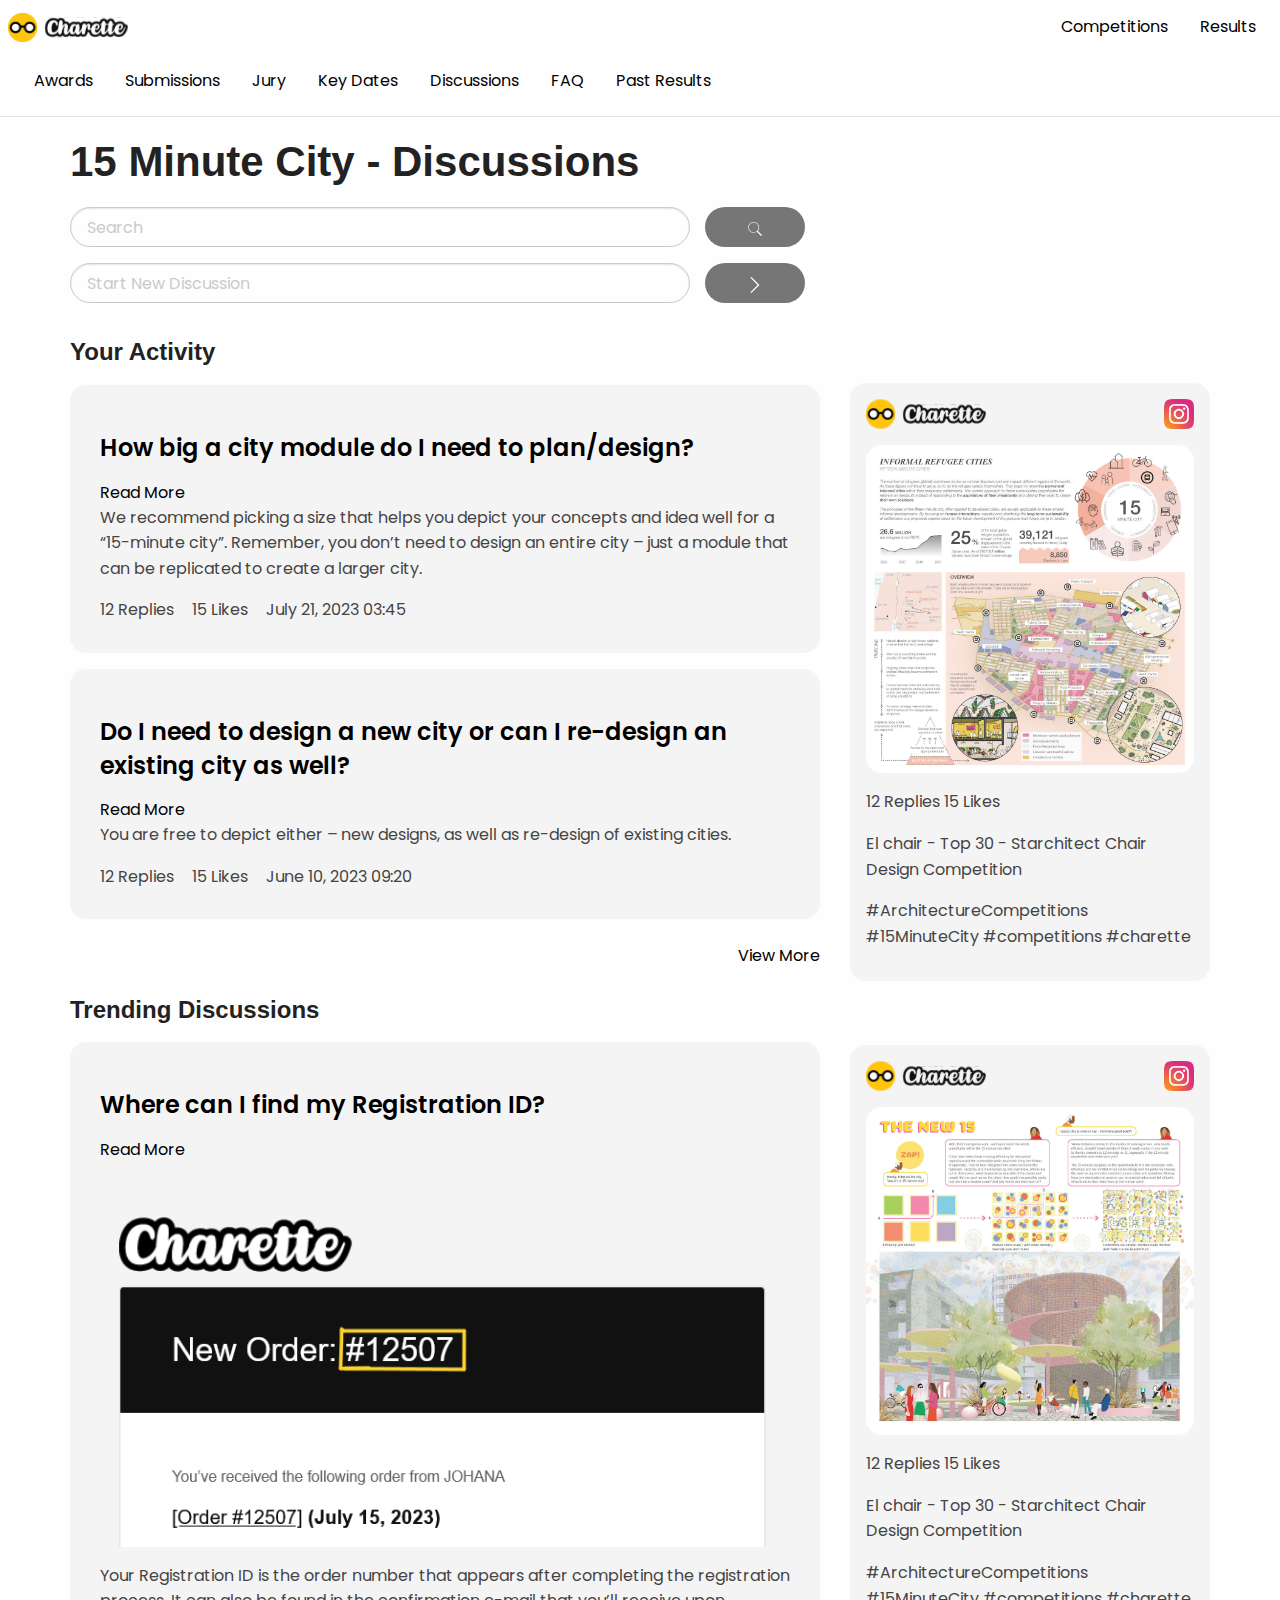
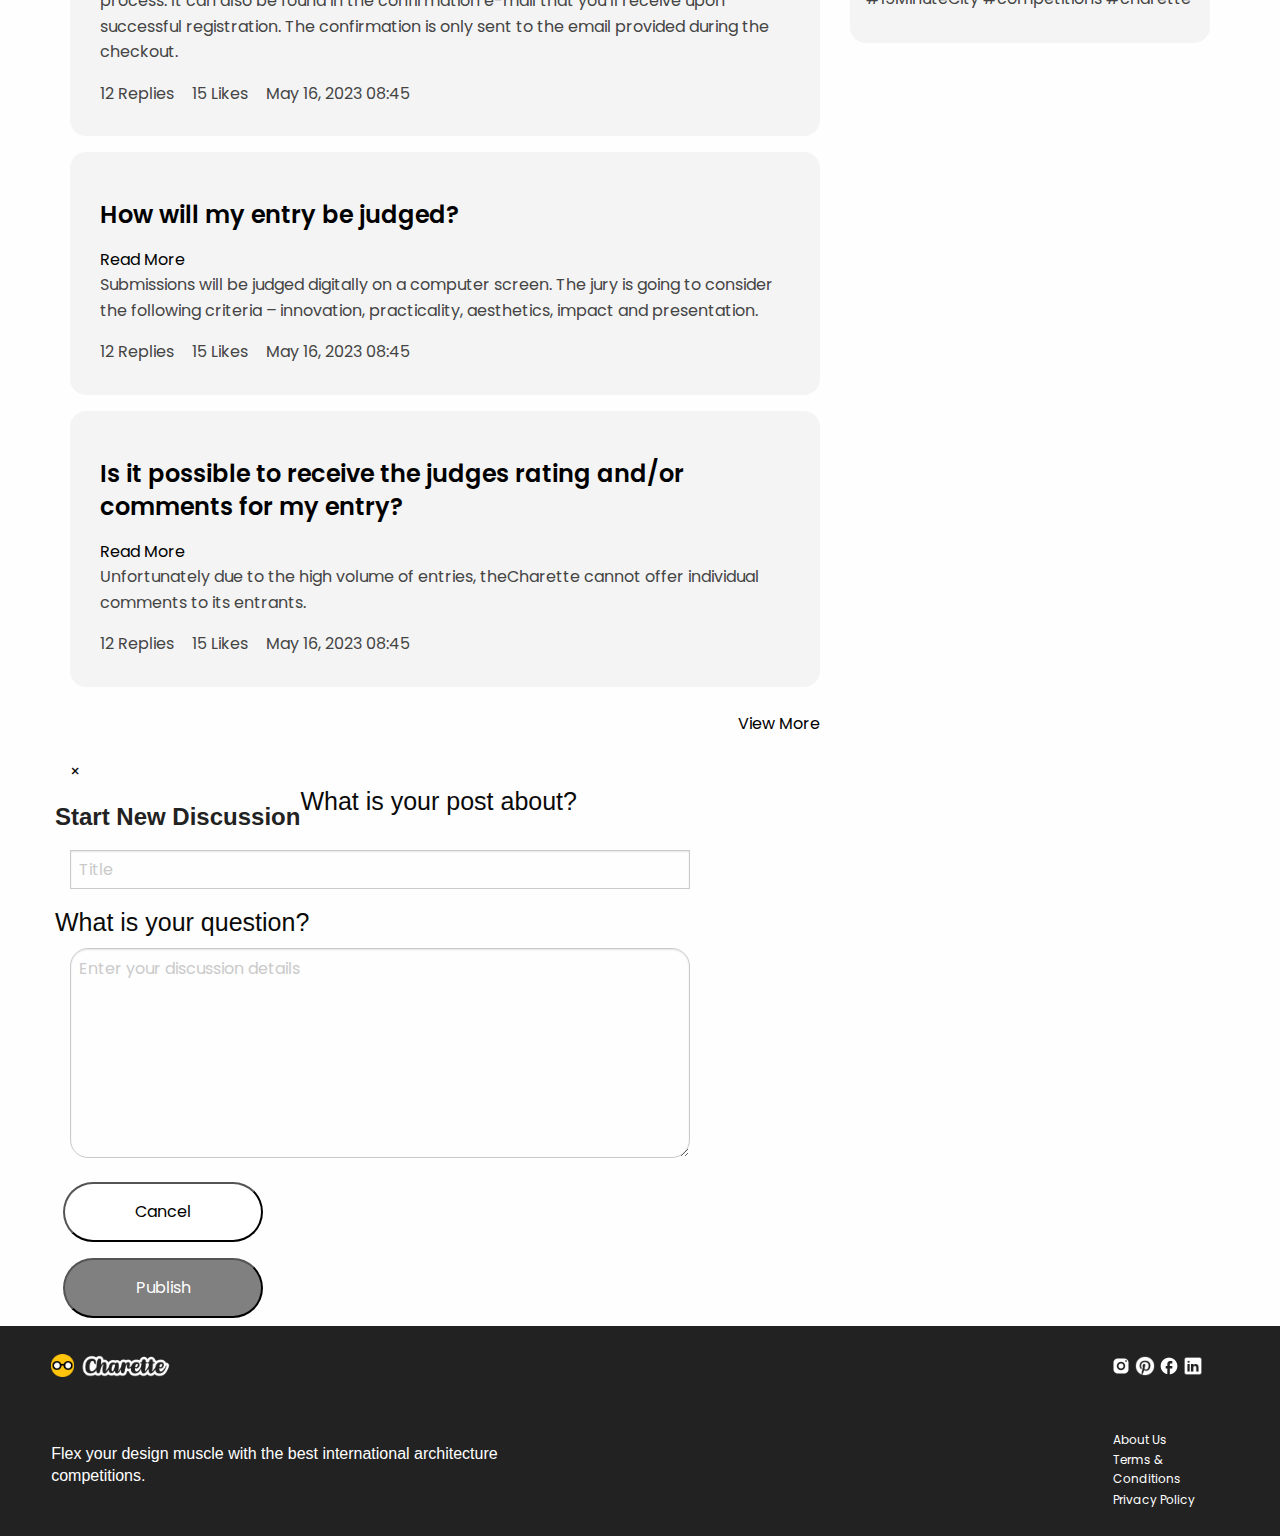
==== commit d33bc130: "Add files via upload" ====
--- a/discussion-homepage.html
+++ b/discussion-homepage.html
@@ -65,7 +65,7 @@
                     <input class="searchbar cell large-10 medium-10 small-10" type="text" name="query"
                         placeholder="Search">
                     <button class="button secondary large-2 medium-2 small-2" onclick="openModal()">
-                        <img src="img/icons8-search.svg" width="16px" height="16px">
+                        <a href="search-results.html"><img src="img/icons8-search.svg" width="16px" height="16px"></a>
                     </button>
                 </form>
 
@@ -73,9 +73,8 @@
                 <form class="grid-x grid-margin-x" action="/search" method="get">
                     <input class="searchbar cell large-10 medium-10 small-10" type="text" name="query"
                         placeholder="Start New Discussion">
-                    <button class="button secondary large-2 medium-2 small-2">
-                        <a href="StartNewDiscussion.html"><img src="img/horizontal disclosure button-01.svg"
-                                width="16px" height="16px"></a>
+                    <button class="button secondary large-2 medium-2 small-2" onclick="openModal()">
+                        <img src="img/horizontal disclosure button-01.svg" width="16px" height="16px">
                     </button>
                 </form>
 
--- a/css/app.css
+++ b/css/app.css
@@ -1,20 +1,33 @@
+/*Edited_GC*/
 * {
     padding: 0;
     margin: 0;
+    font-family: 'Poppins', sans-serif;
 }
 
 /*Competiton Specific Navbar */
 
-nav.scrollmenu {
+.top-bar,
+.top-bar ul {
+    background-color: #ffffff;
+}
+
+ul {
+    margin-bottom: 0%;
+}
+
+div.scrollmenu {
     overflow: auto;
     white-space: nowrap;
-}
-
-nav.scrollmenu li {
+    border-bottom: 1px solid #E4E4E4;
+    box-shadow: #ccc;
+}
+
+div.scrollmenu li {
     display: inline;
 }
 
-nav.scrollmenu a {
+div.scrollmenu a {
     display: inline-block;
     overflow: auto;
     color: black;
@@ -23,13 +36,19 @@
     text-decoration: none;
 }
 
-nav.scrollmenu::-webkit-scrollbar {
+div.scrollmenu::-webkit-scrollbar {
     display: none;
 }
 
-nav.scrollmenu {
+div.scrollmenu {
     -ms-overflow-style: none;
     scrollbar-width: none;
+}
+
+nav div ul li a:active {
+    text-decoration: underline;
+    text-decoration-color: #ffc40c;
+    text-decoration-thickness: 2px;
 }
 
 /*General tags */
@@ -98,14 +117,15 @@
 
 /* Search bar tools */
 .search-section {
-    margin: 1%;
+    margin: 2%;
+    padding: 2%;
 }
 
 article {
     background-color: #F4F4F4;
-    margin: 10px 0;
-    padding: 2%;
-    border-radius: 8px;
+    margin: 16px 0;
+    padding: 4%;
+    border-radius: 16px;
 }
 
 .search-bar-tools {
@@ -134,7 +154,6 @@
 .card-info p {
     display: inline;
     margin: 1% 2% 1% 0%;
-
 }
 
 a {
@@ -142,46 +161,70 @@
     color: black;
 }
 
+section div p a {
+    margin: 24px 0;
+    display: flex;
+    justify-content: right;
+}
+
 /* Search-Bar_GC */
 .searchbar {
-    border-radius: 8px;
+    border-radius: 64px;
     height: 40px;
+    padding: 2%;
 }
 
 /* Button_GC */
 .button {
-    border-radius: 8px;
-    height: auto;
-    width: auto;
-}
-
-/* Aside Social_GC */
-aside article {
-    padding: 16px;
-}
-
-/* h3_GC */
+    border-radius: 128px;
+    height: 40px;
+    width: 40px;
+    color: #F4F4F4;
+    background-color: #EDEDED;
+}
+
+/* headings_GC */
+h1 {
+    color: #222222;
+    font-size: 42px;
+    font-weight: 700;
+    margin: 16px 0;
+}
+
+
 h2 {
-    font-size: x-large;
-    font-weight: 500;
-}
-
-/* h3_GC */
+    margin: 16px 0;
+    font-weight: 600;
+    color: #222222;
+    font-size: 24px;
+}
+
+article h2 {
+    font-weight: 600;
+    color: #222222;
+    font-size: 24px;
+}
+
 h3 {
-    font-size: x-large;
     font-weight: 300;
-}
-
-/* h5_GC */
+    color: #222222;
+}
+
+
 h5 {
     font-size: medium;
     font-weight: 200;
 }
 
-/* img_GC */
-aside img {
-    padding-bottom: 10px;
-    border-radius: 8px;
+p {
+    color: #444444;
+    font-size: 16px;
+}
+
+button img {
+    width: 16px;
+    height: 16px;
+    align: center;
 }
 
 /* Thread code prasanna */
@@ -205,9 +248,7 @@
 .reply-card {
     max-width: 100%;
     overflow: hidden;
-
-}
-
+}
 
 .button-container {
     display: flex;
@@ -255,43 +296,72 @@
     background-color: #ebebeb;
 }
 
-/* Footer styling starts here */
+/* Edited*/
+/*Footer styling starts here */
+
 .footer1 {
-    background-color: #CECECE;
+    background-color: #222222;
     display: flex;
     justify-content: space-between;
     flex-wrap: wrap;
     align-items: center;
-    padding: 2%;
-
+    padding: 2% 6% 2% 4%;
+    color: #ffffff;
 }
 
 .footer1 li {
     display: inline;
     justify-content: space-between;
+    color: #ffffff;
 
 }
 
 .footer2 {
-    background-color: #CECECE;
+    background-color: #222222;
     display: flex;
     justify-content: space-between;
     flex-wrap: nowrap;
     align-items: center;
-    padding: 2%;
-}
-
-.footer2 h3 {
+    padding: 2% 4%;
+}
+
+.footer2 h5 {
     max-width: 40%;
-    font-size: large;
+    color: #ffffff;
 }
 
 .footer2 li {
     display: block;
     margin: 1% 2%;
-
-
-}
+    color: #ffffff;
+}
+
+.footer2 a {
+    display: block;
+    margin: 1% 2%;
+    color: #ffffff;
+    font-size: 12px;
+}
+
+/* Aside Social_GC */
+
+aside article {
+    margin: 64px 0 16px;
+    border-radius: 16px;
+    padding: 16px;
+}
+
+aside article div {
+    display: flex;
+    justify-content: space-between;
+}
+
+article section img {
+    margin: 16px 0;
+    border-radius: 16px;
+}
+
+/* aside-ends-here_GC*/
 
 @media (max-width: 600px) {
 
@@ -321,7 +391,6 @@
         padding: 0;
     }
 
-
 }
 
 @media (min-width: 600px) and (max-width: 1020px) {
